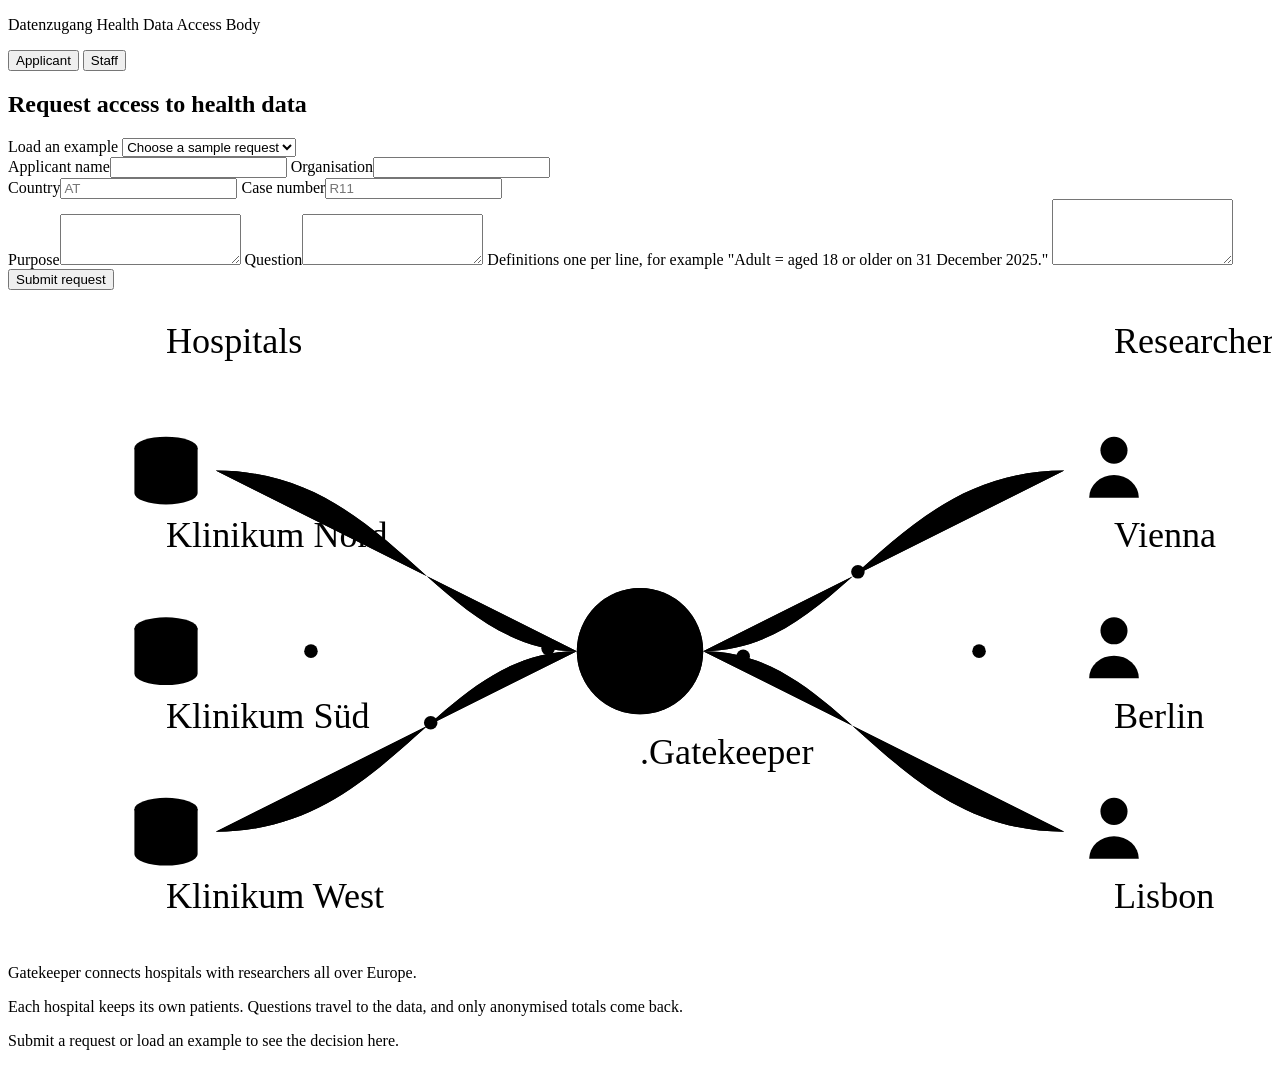
==== src/gatekeeper/static/index.html @ 1b20ec02 "Staff view: same hospitals-to-researchers welcome in the empty case-file area Co-Authored-By: Devin " ====
<!doctype html>
<html lang="en">
<head>
<meta charset="utf-8">
<meta name="viewport" content="width=device-width, initial-scale=1">
<title>Datenzugang - Health Data Access Body</title>
<link rel="preconnect" href="https://fonts.googleapis.com">
<link rel="preconnect" href="https://fonts.gstatic.com" crossorigin>
<link rel="stylesheet" href="https://fonts.googleapis.com/css2?family=Atkinson+Hyperlegible+Next:wght@400;600;700&family=IBM+Plex+Mono:wght@400;500&family=Source+Serif+4:opsz,wght@8..60,400;8..60,600&display=swap">
<link rel="stylesheet" href="/app.css">
</head>
<body>
<header class="masthead">
  <p class="product"><span class="product-name">Datenzugang</span> <span class="product-role">Health Data Access Body</span></p>
  <nav class="views" aria-label="View">
    <button type="button" class="view-btn" data-view="applicant" aria-pressed="true">Applicant</button>
    <button type="button" class="view-btn" data-view="staff" aria-pressed="false">Staff</button>
  </nav>
</header>

<main id="applicant" class="view">
  <section class="intake" aria-labelledby="intake-title">
    <div class="intake-head">
      <h1 id="intake-title">Request access to health data</h1>
      <label class="example-pick">Load an example
        <select id="example"><option value="">Choose a sample request</option></select>
      </label>
    </div>
    <form id="request-form" novalidate>
      <div class="row two">
        <label>Applicant name<input name="name" required autocomplete="off"></label>
        <label>Organisation<input name="organisation" required autocomplete="off"></label>
      </div>
      <div class="row two">
        <label>Country<input name="country" maxlength="2" placeholder="AT" autocomplete="off"></label>
        <label>Case number<input name="id" required placeholder="R11" autocomplete="off"></label>
      </div>
      <label>Purpose<textarea name="purpose" rows="3" required></textarea></label>
      <label>Question<textarea name="question" rows="3" required></textarea></label>
      <label>Definitions <span class="hint">one per line, for example "Adult = aged 18 or older on 31 December 2025."</span>
        <textarea name="definitions" rows="4"></textarea></label>
      <p id="form-error" class="form-error" role="alert" hidden></p>
      <button type="submit" class="primary" id="submit">Submit request</button>
    </form>
  </section>

  <section id="notice-slot" class="notice-slot" aria-live="polite">
      <div id="welcome" class="welcome">
        <svg class="net" viewBox="0 0 560 290" role="img" aria-label="Three hospital databases connected through Gatekeeper to researchers in Vienna, Berlin and Lisbon">
          <path id="net-h0" class="net-line" d="M92 80 C170 80 190 160 252 160"/>
          <path id="net-h1" class="net-line" d="M92 160 L252 160"/>
          <path id="net-h2" class="net-line" d="M92 240 C170 240 190 160 252 160"/>
          <path id="net-r0" class="net-line" d="M308 160 C370 160 390 80 468 80"/>
          <path id="net-r1" class="net-line" d="M308 160 L468 160"/>
          <path id="net-r2" class="net-line" d="M308 160 C370 160 390 240 468 240"/>
          <path class="net-flow" d="M92 80 C170 80 190 160 252 160"/>
          <path class="net-flow" d="M92 160 L252 160"/>
          <path class="net-flow" d="M92 240 C170 240 190 160 252 160"/>
          <path class="net-flow" d="M308 160 C370 160 390 80 468 80"/>
          <path class="net-flow" d="M308 160 L468 160"/>
          <path class="net-flow" d="M308 160 C370 160 390 240 468 240"/>
          <g class="net-db" transform="translate(70 80)"><ellipse cx="0" cy="-10" rx="14" ry="5"/><path d="M-14 -10v20a14 5 0 0 0 28 0v-20M-14 0a14 5 0 0 0 28 0"/><text y="34">Klinikum Nord</text></g>
          <g class="net-db" transform="translate(70 160)"><ellipse cx="0" cy="-10" rx="14" ry="5"/><path d="M-14 -10v20a14 5 0 0 0 28 0v-20M-14 0a14 5 0 0 0 28 0"/><text y="34">Klinikum Süd</text></g>
          <g class="net-db" transform="translate(70 240)"><ellipse cx="0" cy="-10" rx="14" ry="5"/><path d="M-14 -10v20a14 5 0 0 0 28 0v-20M-14 0a14 5 0 0 0 28 0"/><text y="34">Klinikum West</text></g>
          <g class="net-person" transform="translate(490 80)"><circle cy="-9" r="6"/><path d="M-11 12a11 10 0 0 1 22 0"/><text y="34">Vienna</text></g>
          <g class="net-person" transform="translate(490 160)"><circle cy="-9" r="6"/><path d="M-11 12a11 10 0 0 1 22 0"/><text y="34">Berlin</text></g>
          <g class="net-person" transform="translate(490 240)"><circle cy="-9" r="6"/><path d="M-11 12a11 10 0 0 1 22 0"/><text y="34">Lisbon</text></g>
          <g class="net-hub" transform="translate(280 160)"><circle class="net-pulse" r="28"/><circle class="net-ring" r="28"/><circle class="net-core" r="5"/><text y="50">.Gatekeeper</text></g>
          <circle class="net-dot" r="3"><animateMotion dur="2.4s" begin="0s" repeatCount="indefinite"><mpath href="#net-h0"/></animateMotion></circle>
          <circle class="net-dot" r="3"><animateMotion dur="2.4s" begin="-1.2s" repeatCount="indefinite"><mpath href="#net-r0"/></animateMotion></circle>
          <circle class="net-dot" r="3"><animateMotion dur="2.4s" begin="-0.8s" repeatCount="indefinite"><mpath href="#net-h1"/></animateMotion></circle>
          <circle class="net-dot" r="3"><animateMotion dur="2.4s" begin="-2.0s" repeatCount="indefinite"><mpath href="#net-r1"/></animateMotion></circle>
          <circle class="net-dot" r="3"><animateMotion dur="2.4s" begin="-1.6s" repeatCount="indefinite"><mpath href="#net-h2"/></animateMotion></circle>
          <circle class="net-dot" r="3"><animateMotion dur="2.4s" begin="-2.8s" repeatCount="indefinite"><mpath href="#net-r2"/></animateMotion></circle>
          <text class="net-cap" x="70" y="28">Hospitals</text><text class="net-cap" x="490" y="28">Researchers</text>
        </svg>
        <p class="welcome-lead">Gatekeeper connects hospitals with researchers all over Europe.</p>
        <p>Each hospital keeps its own patients. Questions travel to the data, and only anonymised totals come back.</p>
        <p class="welcome-hint">Submit a request or load an example to see the decision here.</p>
      </div>
    </section>
</main>

<main id="staff" class="view" hidden>
  <aside class="queue" aria-labelledby="queue-title">
    <div class="queue-head">
      <h1 id="queue-title">Cases</h1>
      <button type="button" class="quiet" id="run-samples">Decide the 10 sample requests</button>
    </div>
    <section class="hospitals" aria-labelledby="hosp-title">
      <h2 id="hosp-title" class="group-title">Hospital databases</h2>
      <div id="hospital-list"></div>
      <p class="hosp-note">Each hospital keeps its own patients. Questions run in each database; only totals come back.</p>
    </section>
    <div id="queue-list"></div>
  </aside>
  <section id="casefile" class="casefile" aria-live="polite">
    <div id="staff-welcome" class="welcome">
      <p class="welcome-lead">Every request becomes a case file here.</p>
      <p>Open a case to see the decision, the cited articles and the totals each hospital database returned.</p>
      <p class="welcome-hint">Cases marked for review wait for you to confirm or overrule. Select a case on the left to start.</p>
    </div>
  </section>
</main>

<template id="notice-tpl">
  <article class="notice">
    <header class="notice-head">
      <p class="meta"><span class="code case-no"></span><span class="applicant"></span><span class="date"></span></p>
      <h2 class="verdict"></h2>
      <p class="verdict-code"><span class="mark"></span><span class="code decision-code"></span></p>
      <p class="review-flag" hidden>A case officer will check this decision before it is final.</p>
    </header>
    <section class="path-wrap" aria-label="How the decision was reached">
      <h3>How we decided</h3>
      <ol class="path"></ol>
    </section>
    <section class="reasons-wrap">
      <h3>Reasons</h3>
      <div class="reasons"></div>
    </section>
    <section class="outcome"></section>
  </article>
</template>

<script src="/app.js"></script>
</body>
</html>
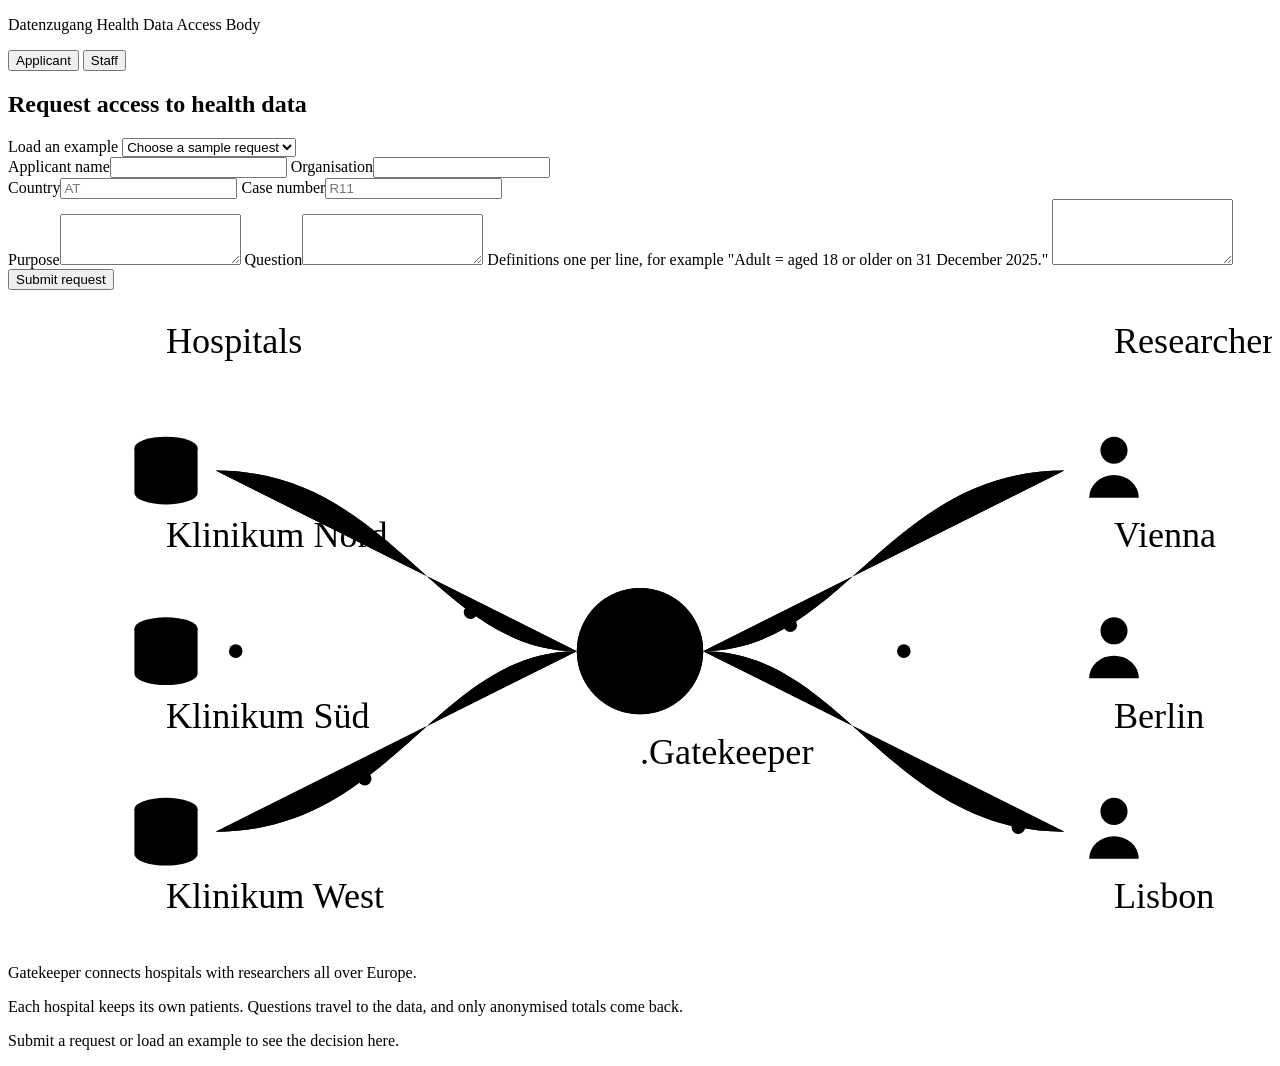
==== commit dd347503: "Staff welcome: own concept, case file querying the three hospital databases Co-Authored-By: Devin AI" ====
--- a/src/gatekeeper/static/index.html
+++ b/src/gatekeeper/static/index.html
@@ -96,8 +96,23 @@
   </aside>
   <section id="casefile" class="casefile" aria-live="polite">
     <div id="staff-welcome" class="welcome">
+      <svg class="net net-staff" viewBox="0 0 560 270" role="img" aria-label="A case file sends a query to each of the three hospital databases; only totals come back">
+        <path id="staff-q0" class="net-line" d="M280 66 C280 104 120 96 120 132"/>
+        <path id="staff-q1" class="net-line" d="M280 66 L280 132"/>
+        <path id="staff-q2" class="net-line" d="M280 66 C280 104 440 96 440 132"/>
+        <g class="net-file" transform="translate(280 42)"><path d="M-13 -20h18l8 8v32h-26z M5 -20v8h8"/><path class="net-file-rows" d="M-7 -2h14M-7 5h14M-7 12h9"/><text x="22" y="4">Case file</text></g>
+        <g class="net-db net-db-big" transform="translate(120 150)"><ellipse cx="0" cy="0" rx="36" ry="9"/><path d="M-36 0v62a36 9 0 0 0 72 0v-62M-36 21a36 9 0 0 0 72 0M-36 41a36 9 0 0 0 72 0"/><line class="net-scan-line" x1="-28" x2="28" y1="12" y2="12" style="animation-delay:0.0s"/><text y="96">Klinikum Nord</text></g>
+        <g class="net-db net-db-big" transform="translate(280 150)"><ellipse cx="0" cy="0" rx="36" ry="9"/><path d="M-36 0v62a36 9 0 0 0 72 0v-62M-36 21a36 9 0 0 0 72 0M-36 41a36 9 0 0 0 72 0"/><line class="net-scan-line" x1="-28" x2="28" y1="12" y2="12" style="animation-delay:0.9s"/><text y="96">Klinikum Süd</text></g>
+        <g class="net-db net-db-big" transform="translate(440 150)"><ellipse cx="0" cy="0" rx="36" ry="9"/><path d="M-36 0v62a36 9 0 0 0 72 0v-62M-36 21a36 9 0 0 0 72 0M-36 41a36 9 0 0 0 72 0"/><line class="net-scan-line" x1="-28" x2="28" y1="12" y2="12" style="animation-delay:1.8s"/><text y="96">Klinikum West</text></g>
+        <circle class="net-dot" r="3"><animateMotion dur="2.7s" begin="-0.0s" repeatCount="indefinite" keyPoints="0;1;1" keyTimes="0;0.45;1" calcMode="linear"><mpath href="#staff-q0"/></animateMotion></circle>
+        <circle class="net-dot net-dot-up" r="3.5"><animateMotion dur="2.7s" begin="-0.0s" repeatCount="indefinite" keyPoints="1;1;0" keyTimes="0;0.55;1" calcMode="linear"><mpath href="#staff-q0"/></animateMotion></circle>
+        <circle class="net-dot" r="3"><animateMotion dur="2.7s" begin="-0.9s" repeatCount="indefinite" keyPoints="0;1;1" keyTimes="0;0.45;1" calcMode="linear"><mpath href="#staff-q1"/></animateMotion></circle>
+        <circle class="net-dot net-dot-up" r="3.5"><animateMotion dur="2.7s" begin="-0.9s" repeatCount="indefinite" keyPoints="1;1;0" keyTimes="0;0.55;1" calcMode="linear"><mpath href="#staff-q1"/></animateMotion></circle>
+        <circle class="net-dot" r="3"><animateMotion dur="2.7s" begin="-1.8s" repeatCount="indefinite" keyPoints="0;1;1" keyTimes="0;0.45;1" calcMode="linear"><mpath href="#staff-q2"/></animateMotion></circle>
+        <circle class="net-dot net-dot-up" r="3.5"><animateMotion dur="2.7s" begin="-1.8s" repeatCount="indefinite" keyPoints="1;1;0" keyTimes="0;0.55;1" calcMode="linear"><mpath href="#staff-q2"/></animateMotion></circle>
+      </svg>
       <p class="welcome-lead">Every request becomes a case file here.</p>
-      <p>Open a case to see the decision, the cited articles and the totals each hospital database returned.</p>
+      <p>Each hospital database answers on its own. Only totals reach the case file, never patient rows.</p>
       <p class="welcome-hint">Cases marked for review wait for you to confirm or overrule. Select a case on the left to start.</p>
     </div>
   </section>
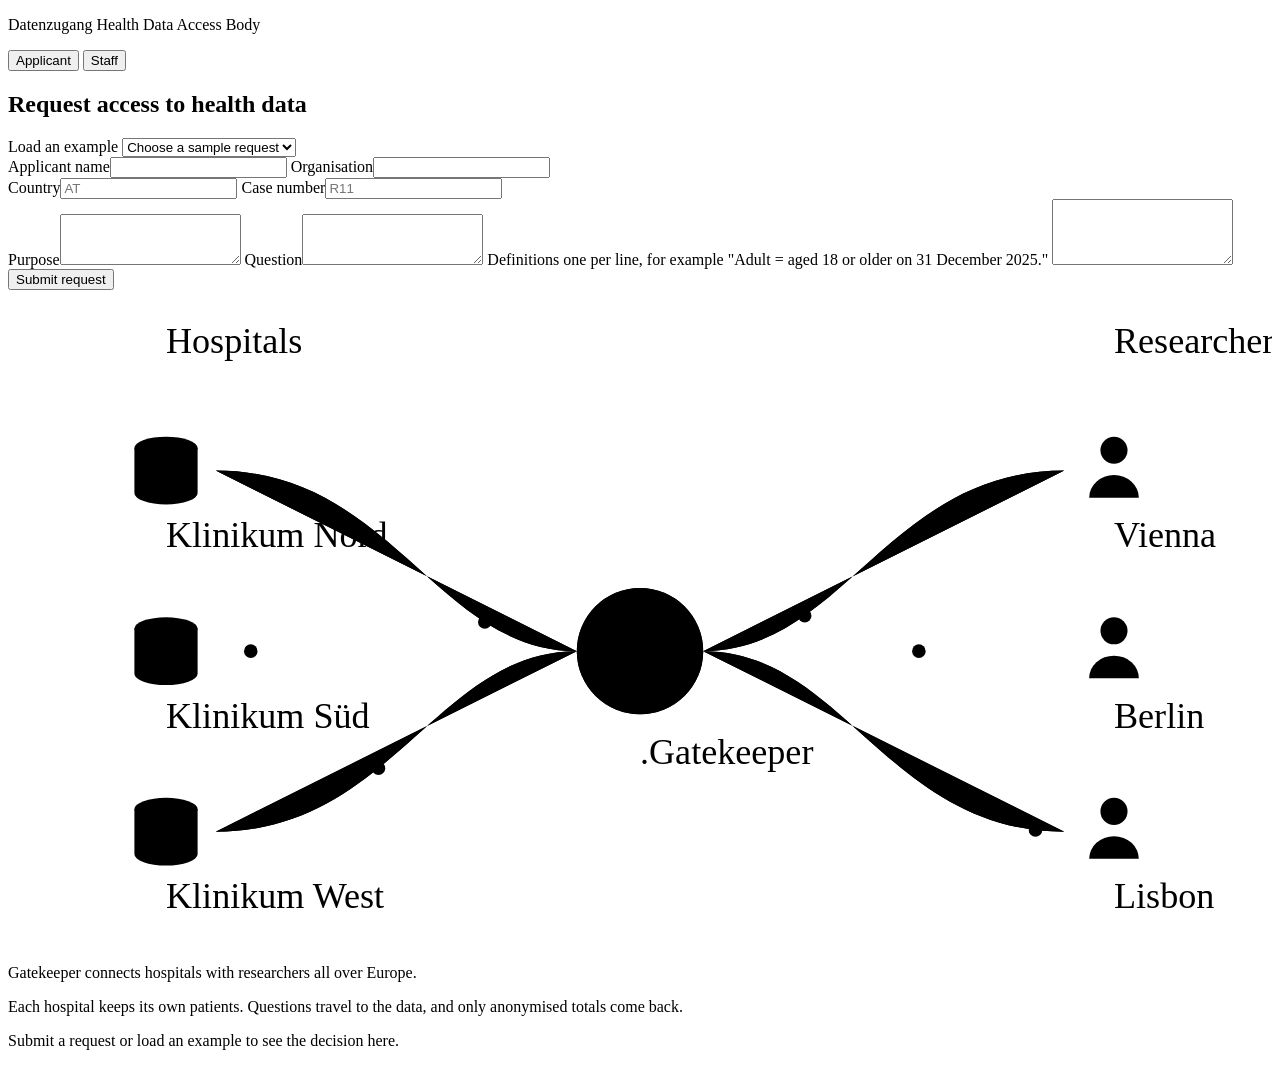
==== commit 2ff1ce5b: "Staff welcome: database top glows when the query arrives, scan line removed Co-Authored-By: Devin AI" ====
--- a/src/gatekeeper/static/index.html
+++ b/src/gatekeeper/static/index.html
@@ -101,9 +101,9 @@
         <path id="staff-q1" class="net-line" d="M280 66 L280 132"/>
         <path id="staff-q2" class="net-line" d="M280 66 C280 104 440 96 440 132"/>
         <g class="net-file" transform="translate(280 42)"><path d="M-13 -20h18l8 8v32h-26z M5 -20v8h8"/><path class="net-file-rows" d="M-7 -2h14M-7 5h14M-7 12h9"/><text x="22" y="4">Case file</text></g>
-        <g class="net-db net-db-big" transform="translate(120 150)"><ellipse cx="0" cy="0" rx="36" ry="9"/><path d="M-36 0v62a36 9 0 0 0 72 0v-62M-36 21a36 9 0 0 0 72 0M-36 41a36 9 0 0 0 72 0"/><line class="net-scan-line" x1="-28" x2="28" y1="12" y2="12" style="animation-delay:0.0s"/><text y="96">Klinikum Nord</text></g>
-        <g class="net-db net-db-big" transform="translate(280 150)"><ellipse cx="0" cy="0" rx="36" ry="9"/><path d="M-36 0v62a36 9 0 0 0 72 0v-62M-36 21a36 9 0 0 0 72 0M-36 41a36 9 0 0 0 72 0"/><line class="net-scan-line" x1="-28" x2="28" y1="12" y2="12" style="animation-delay:0.9s"/><text y="96">Klinikum Süd</text></g>
-        <g class="net-db net-db-big" transform="translate(440 150)"><ellipse cx="0" cy="0" rx="36" ry="9"/><path d="M-36 0v62a36 9 0 0 0 72 0v-62M-36 21a36 9 0 0 0 72 0M-36 41a36 9 0 0 0 72 0"/><line class="net-scan-line" x1="-28" x2="28" y1="12" y2="12" style="animation-delay:1.8s"/><text y="96">Klinikum West</text></g>
+        <g class="net-db net-db-big" transform="translate(120 150)"><ellipse cx="0" cy="0" rx="36" ry="9"/><path d="M-36 0v62a36 9 0 0 0 72 0v-62M-36 21a36 9 0 0 0 72 0M-36 41a36 9 0 0 0 72 0"/><ellipse class="net-db-glow" cx="0" cy="0" rx="36" ry="9" style="animation-delay:-0.0s"/><text y="96">Klinikum Nord</text></g>
+        <g class="net-db net-db-big" transform="translate(280 150)"><ellipse cx="0" cy="0" rx="36" ry="9"/><path d="M-36 0v62a36 9 0 0 0 72 0v-62M-36 21a36 9 0 0 0 72 0M-36 41a36 9 0 0 0 72 0"/><ellipse class="net-db-glow" cx="0" cy="0" rx="36" ry="9" style="animation-delay:-0.9s"/><text y="96">Klinikum Süd</text></g>
+        <g class="net-db net-db-big" transform="translate(440 150)"><ellipse cx="0" cy="0" rx="36" ry="9"/><path d="M-36 0v62a36 9 0 0 0 72 0v-62M-36 21a36 9 0 0 0 72 0M-36 41a36 9 0 0 0 72 0"/><ellipse class="net-db-glow" cx="0" cy="0" rx="36" ry="9" style="animation-delay:-1.8s"/><text y="96">Klinikum West</text></g>
         <circle class="net-dot" r="3"><animateMotion dur="2.7s" begin="-0.0s" repeatCount="indefinite" keyPoints="0;1;1" keyTimes="0;0.45;1" calcMode="linear"><mpath href="#staff-q0"/></animateMotion></circle>
         <circle class="net-dot net-dot-up" r="3.5"><animateMotion dur="2.7s" begin="-0.0s" repeatCount="indefinite" keyPoints="1;1;0" keyTimes="0;0.55;1" calcMode="linear"><mpath href="#staff-q0"/></animateMotion></circle>
         <circle class="net-dot" r="3"><animateMotion dur="2.7s" begin="-0.9s" repeatCount="indefinite" keyPoints="0;1;1" keyTimes="0;0.45;1" calcMode="linear"><mpath href="#staff-q1"/></animateMotion></circle>
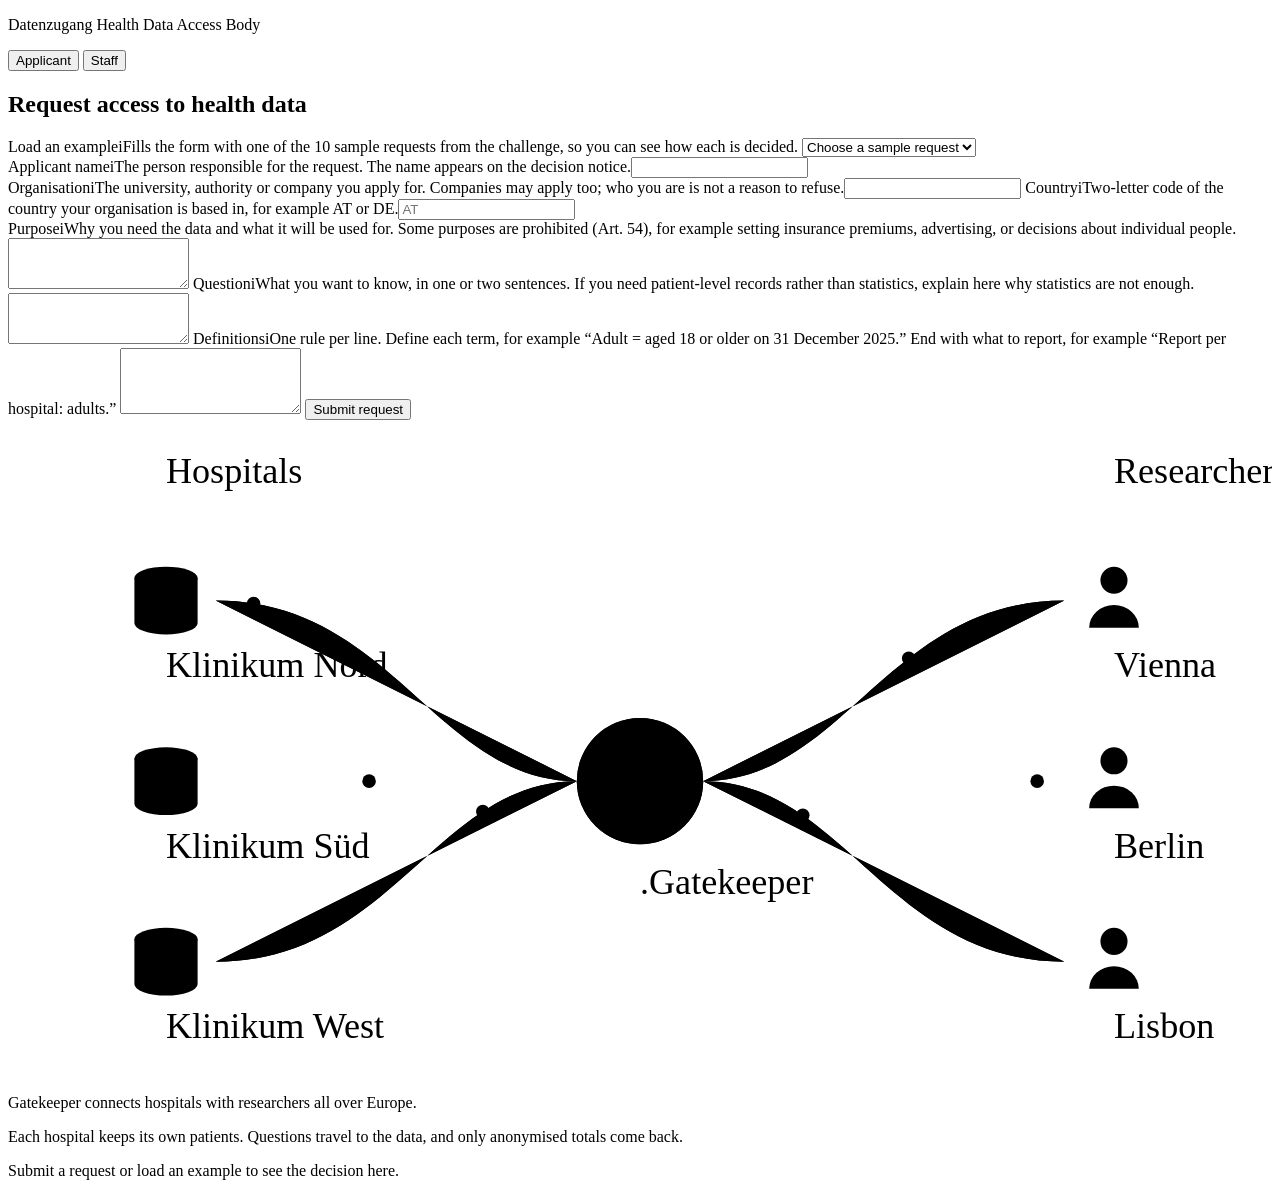
==== commit 5f2f7900: "Merge remote-tracking branch 'origin/oguz/auto-case-id' into oguz/empty-state" ====
--- a/src/gatekeeper/static/index.html
+++ b/src/gatekeeper/static/index.html
@@ -22,22 +22,20 @@
   <section class="intake" aria-labelledby="intake-title">
     <div class="intake-head">
       <h1 id="intake-title">Request access to health data</h1>
-      <label class="example-pick">Load an example
+      <label class="example-pick"><span class="lbl">Load an example<span class="info" tabindex="0" role="button" aria-label="About Load an example" aria-describedby="tip-example">i</span><span class="tip" role="tooltip" id="tip-example">Fills the form with one of the 10 sample requests from the challenge, so you can see how each is decided.</span></span>
         <select id="example"><option value="">Choose a sample request</option></select>
       </label>
     </div>
     <form id="request-form" novalidate>
-      <div class="row two">
-        <label>Applicant name<input name="name" required autocomplete="off"></label>
-        <label>Organisation<input name="organisation" required autocomplete="off"></label>
+      <input type="hidden" name="id">
+      <label><span class="lbl">Applicant name<span class="info" tabindex="0" role="button" aria-label="About Applicant name" aria-describedby="tip-name">i</span><span class="tip" role="tooltip" id="tip-name">The person responsible for the request. The name appears on the decision notice.</span></span><input name="name" required autocomplete="off"></label>
+      <div class="row org-country">
+        <label><span class="lbl">Organisation<span class="info" tabindex="0" role="button" aria-label="About Organisation" aria-describedby="tip-organisation">i</span><span class="tip" role="tooltip" id="tip-organisation">The university, authority or company you apply for. Companies may apply too; who you are is not a reason to refuse.</span></span><input name="organisation" required autocomplete="off"></label>
+        <label><span class="lbl">Country<span class="info" tabindex="0" role="button" aria-label="About Country" aria-describedby="tip-country">i</span><span class="tip" role="tooltip" id="tip-country">Two-letter code of the country your organisation is based in, for example AT or DE.</span></span><input name="country" maxlength="2" placeholder="AT" autocomplete="off"></label>
       </div>
-      <div class="row two">
-        <label>Country<input name="country" maxlength="2" placeholder="AT" autocomplete="off"></label>
-        <label>Case number<input name="id" required placeholder="R11" autocomplete="off"></label>
-      </div>
-      <label>Purpose<textarea name="purpose" rows="3" required></textarea></label>
-      <label>Question<textarea name="question" rows="3" required></textarea></label>
-      <label>Definitions <span class="hint">one per line, for example "Adult = aged 18 or older on 31 December 2025."</span>
+      <label><span class="lbl">Purpose<span class="info" tabindex="0" role="button" aria-label="About Purpose" aria-describedby="tip-purpose">i</span><span class="tip" role="tooltip" id="tip-purpose">Why you need the data and what it will be used for. Some purposes are prohibited (Art. 54), for example setting insurance premiums, advertising, or decisions about individual people.</span></span><textarea name="purpose" rows="3" required></textarea></label>
+      <label><span class="lbl">Question<span class="info" tabindex="0" role="button" aria-label="About Question" aria-describedby="tip-question">i</span><span class="tip" role="tooltip" id="tip-question">What you want to know, in one or two sentences. If you need patient-level records rather than statistics, explain here why statistics are not enough.</span></span><textarea name="question" rows="3" required></textarea></label>
+      <label><span class="lbl">Definitions<span class="info" tabindex="0" role="button" aria-label="About Definitions" aria-describedby="tip-definitions">i</span><span class="tip" role="tooltip" id="tip-definitions">One rule per line. Define each term, for example “Adult = aged 18 or older on 31 December 2025.” End with what to report, for example “Report per hospital: adults.”</span></span>
         <textarea name="definitions" rows="4"></textarea></label>
       <p id="form-error" class="form-error" role="alert" hidden></p>
       <button type="submit" class="primary" id="submit">Submit request</button>
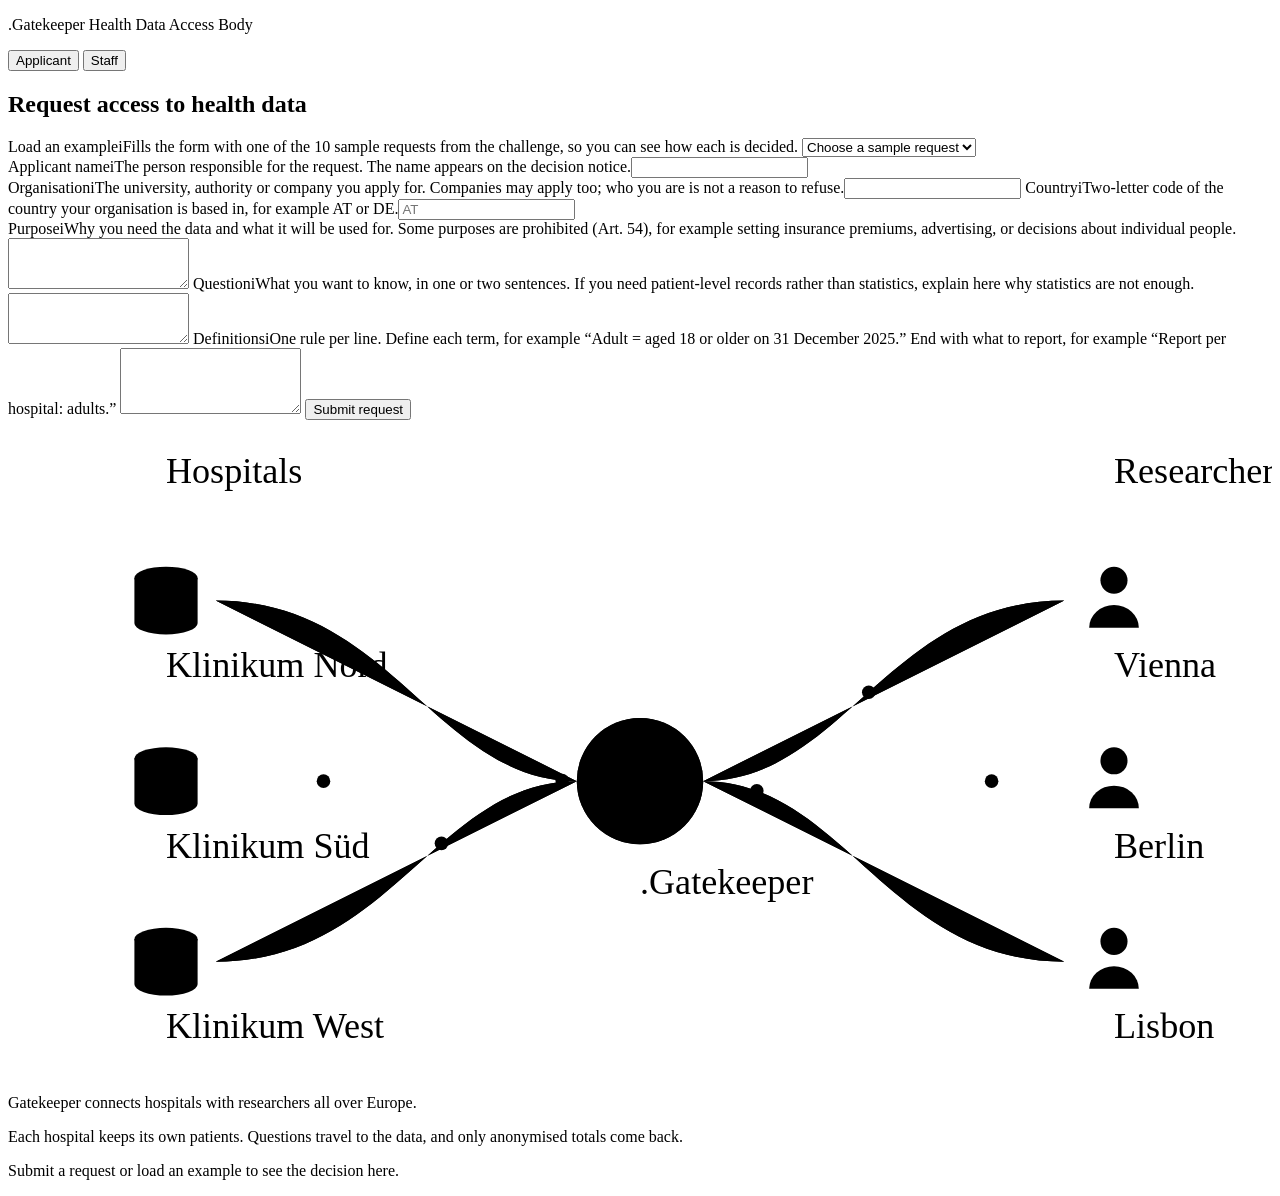
==== commit 8e0c4ae1: "Merge remote-tracking branch 'origin/oguz/brand-logo' into oguz/empty-state Co-Authored-By: Devin AI" ====
--- a/src/gatekeeper/static/index.html
+++ b/src/gatekeeper/static/index.html
@@ -3,7 +3,8 @@
 <head>
 <meta charset="utf-8">
 <meta name="viewport" content="width=device-width, initial-scale=1">
-<title>Datenzugang - Health Data Access Body</title>
+<title>Gatekeeper - Health Data Access Body</title>
+<link rel="icon" href="data:image/svg+xml,%3Csvg xmlns='http://www.w3.org/2000/svg' viewBox='0 0 16 16'%3E%3Ccircle cx='8' cy='8' r='6' fill='%231D4E89'/%3E%3C/svg%3E">
 <link rel="preconnect" href="https://fonts.googleapis.com">
 <link rel="preconnect" href="https://fonts.gstatic.com" crossorigin>
 <link rel="stylesheet" href="https://fonts.googleapis.com/css2?family=Atkinson+Hyperlegible+Next:wght@400;600;700&family=IBM+Plex+Mono:wght@400;500&family=Source+Serif+4:opsz,wght@8..60,400;8..60,600&display=swap">
@@ -11,7 +12,7 @@
 </head>
 <body>
 <header class="masthead">
-  <p class="product"><span class="product-name">Datenzugang</span> <span class="product-role">Health Data Access Body</span></p>
+  <p class="product"><span class="product-name"><span class="product-dot" aria-hidden="true">.</span>Gatekeeper</span> <span class="product-role">Health Data Access Body</span></p>
   <nav class="views" aria-label="View">
     <button type="button" class="view-btn" data-view="applicant" aria-pressed="true">Applicant</button>
     <button type="button" class="view-btn" data-view="staff" aria-pressed="false">Staff</button>
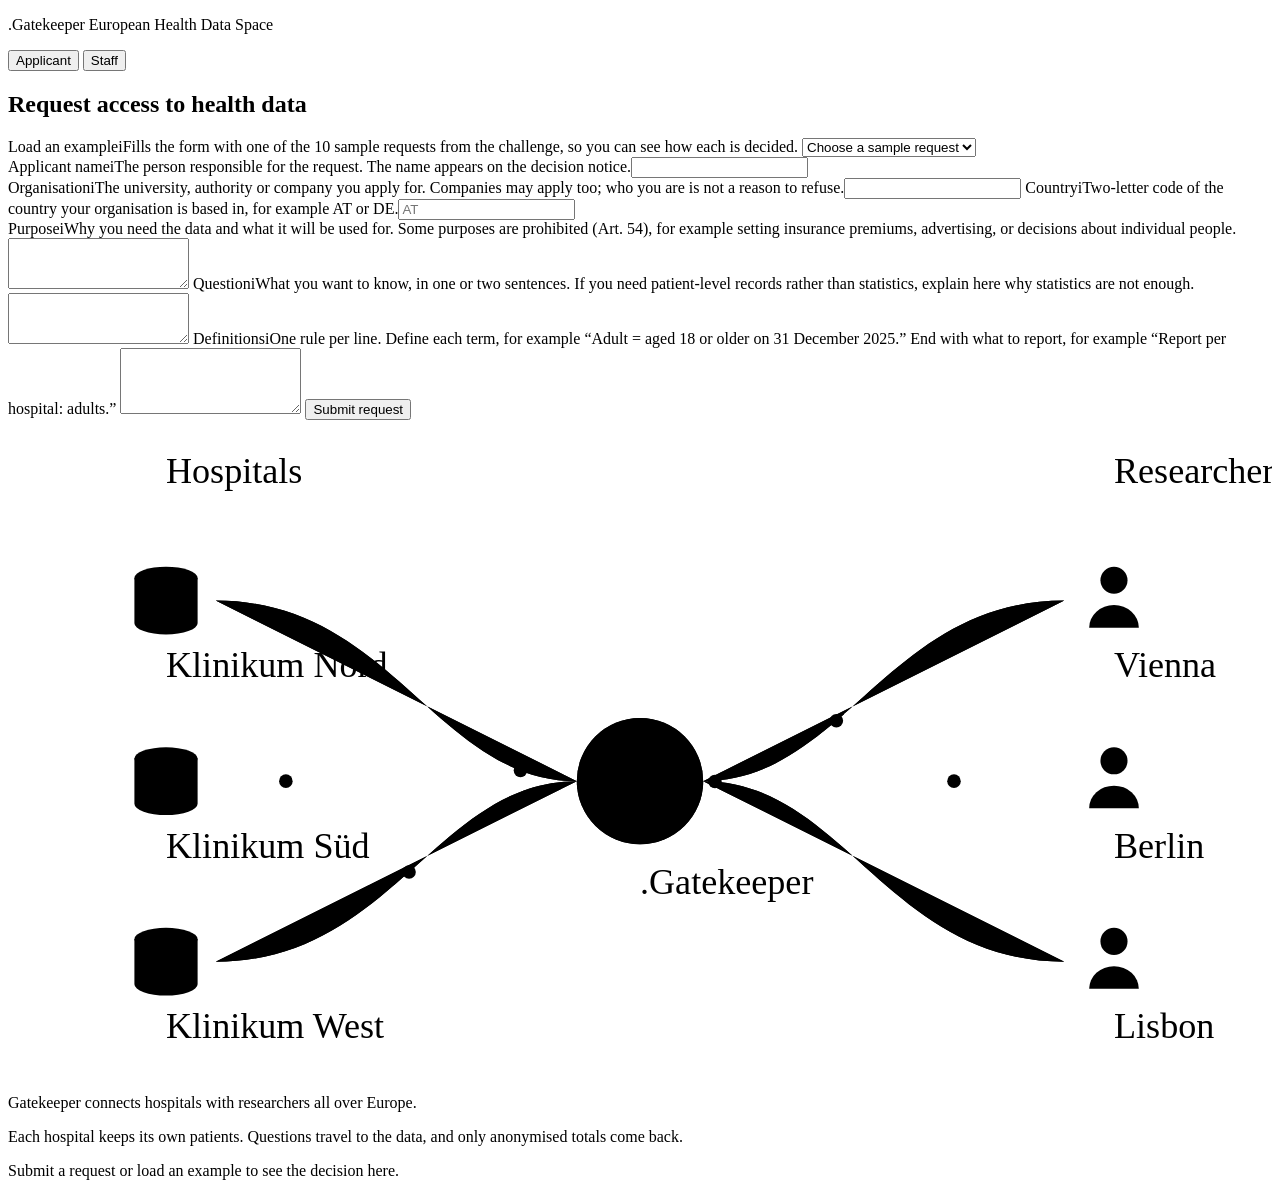
==== commit eedc2a24: "Header subtitle: European Health Data Space Co-Authored-By: Devin AI <158243242+devin-ai-integration" ====
--- a/src/gatekeeper/static/index.html
+++ b/src/gatekeeper/static/index.html
@@ -3,7 +3,7 @@
 <head>
 <meta charset="utf-8">
 <meta name="viewport" content="width=device-width, initial-scale=1">
-<title>Gatekeeper - Health Data Access Body</title>
+<title>Gatekeeper - European Health Data Space</title>
 <link rel="icon" href="data:image/svg+xml,%3Csvg xmlns='http://www.w3.org/2000/svg' viewBox='0 0 16 16'%3E%3Ccircle cx='8' cy='8' r='6' fill='%231D4E89'/%3E%3C/svg%3E">
 <link rel="preconnect" href="https://fonts.googleapis.com">
 <link rel="preconnect" href="https://fonts.gstatic.com" crossorigin>
@@ -12,7 +12,7 @@
 </head>
 <body>
 <header class="masthead">
-  <p class="product"><span class="product-name"><span class="product-dot" aria-hidden="true">.</span>Gatekeeper</span> <span class="product-role">Health Data Access Body</span></p>
+  <p class="product"><span class="product-name"><span class="product-dot" aria-hidden="true">.</span>Gatekeeper</span> <span class="product-role">European Health Data Space</span></p>
   <nav class="views" aria-label="View">
     <button type="button" class="view-btn" data-view="applicant" aria-pressed="true">Applicant</button>
     <button type="button" class="view-btn" data-view="staff" aria-pressed="false">Staff</button>
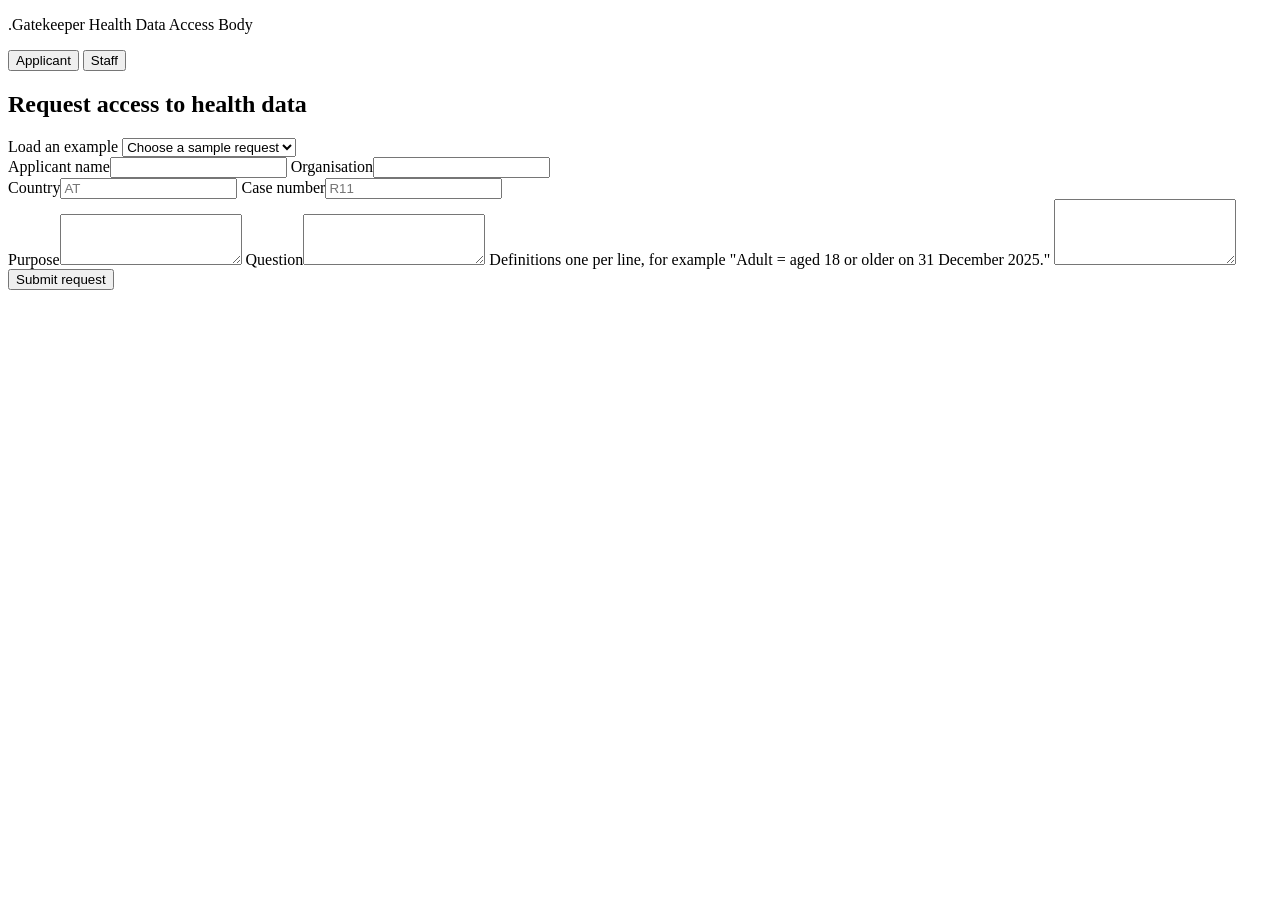
==== commit 1b70feb6: "Brand: .Gatekeeper wordmark, tab title and dot favicon (#17) Co-authored-by: oguz.nacar10 <oguz.naca" ====
--- a/src/gatekeeper/static/index.html
+++ b/src/gatekeeper/static/index.html
@@ -3,7 +3,7 @@
 <head>
 <meta charset="utf-8">
 <meta name="viewport" content="width=device-width, initial-scale=1">
-<title>Gatekeeper - European Health Data Space</title>
+<title>Gatekeeper - Health Data Access Body</title>
 <link rel="icon" href="data:image/svg+xml,%3Csvg xmlns='http://www.w3.org/2000/svg' viewBox='0 0 16 16'%3E%3Ccircle cx='8' cy='8' r='6' fill='%231D4E89'/%3E%3C/svg%3E">
 <link rel="preconnect" href="https://fonts.googleapis.com">
 <link rel="preconnect" href="https://fonts.gstatic.com" crossorigin>
@@ -12,7 +12,7 @@
 </head>
 <body>
 <header class="masthead">
-  <p class="product"><span class="product-name"><span class="product-dot" aria-hidden="true">.</span>Gatekeeper</span> <span class="product-role">European Health Data Space</span></p>
+  <p class="product"><span class="product-name"><span class="product-dot" aria-hidden="true">.</span>Gatekeeper</span> <span class="product-role">Health Data Access Body</span></p>
   <nav class="views" aria-label="View">
     <button type="button" class="view-btn" data-view="applicant" aria-pressed="true">Applicant</button>
     <button type="button" class="view-btn" data-view="staff" aria-pressed="false">Staff</button>
@@ -23,61 +23,29 @@
   <section class="intake" aria-labelledby="intake-title">
     <div class="intake-head">
       <h1 id="intake-title">Request access to health data</h1>
-      <label class="example-pick"><span class="lbl">Load an example<span class="info" tabindex="0" role="button" aria-label="About Load an example" aria-describedby="tip-example">i</span><span class="tip" role="tooltip" id="tip-example">Fills the form with one of the 10 sample requests from the challenge, so you can see how each is decided.</span></span>
+      <label class="example-pick">Load an example
         <select id="example"><option value="">Choose a sample request</option></select>
       </label>
     </div>
     <form id="request-form" novalidate>
-      <input type="hidden" name="id">
-      <label><span class="lbl">Applicant name<span class="info" tabindex="0" role="button" aria-label="About Applicant name" aria-describedby="tip-name">i</span><span class="tip" role="tooltip" id="tip-name">The person responsible for the request. The name appears on the decision notice.</span></span><input name="name" required autocomplete="off"></label>
-      <div class="row org-country">
-        <label><span class="lbl">Organisation<span class="info" tabindex="0" role="button" aria-label="About Organisation" aria-describedby="tip-organisation">i</span><span class="tip" role="tooltip" id="tip-organisation">The university, authority or company you apply for. Companies may apply too; who you are is not a reason to refuse.</span></span><input name="organisation" required autocomplete="off"></label>
-        <label><span class="lbl">Country<span class="info" tabindex="0" role="button" aria-label="About Country" aria-describedby="tip-country">i</span><span class="tip" role="tooltip" id="tip-country">Two-letter code of the country your organisation is based in, for example AT or DE.</span></span><input name="country" maxlength="2" placeholder="AT" autocomplete="off"></label>
+      <div class="row two">
+        <label>Applicant name<input name="name" required autocomplete="off"></label>
+        <label>Organisation<input name="organisation" required autocomplete="off"></label>
       </div>
-      <label><span class="lbl">Purpose<span class="info" tabindex="0" role="button" aria-label="About Purpose" aria-describedby="tip-purpose">i</span><span class="tip" role="tooltip" id="tip-purpose">Why you need the data and what it will be used for. Some purposes are prohibited (Art. 54), for example setting insurance premiums, advertising, or decisions about individual people.</span></span><textarea name="purpose" rows="3" required></textarea></label>
-      <label><span class="lbl">Question<span class="info" tabindex="0" role="button" aria-label="About Question" aria-describedby="tip-question">i</span><span class="tip" role="tooltip" id="tip-question">What you want to know, in one or two sentences. If you need patient-level records rather than statistics, explain here why statistics are not enough.</span></span><textarea name="question" rows="3" required></textarea></label>
-      <label><span class="lbl">Definitions<span class="info" tabindex="0" role="button" aria-label="About Definitions" aria-describedby="tip-definitions">i</span><span class="tip" role="tooltip" id="tip-definitions">One rule per line. Define each term, for example “Adult = aged 18 or older on 31 December 2025.” End with what to report, for example “Report per hospital: adults.”</span></span>
+      <div class="row two">
+        <label>Country<input name="country" maxlength="2" placeholder="AT" autocomplete="off"></label>
+        <label>Case number<input name="id" required placeholder="R11" autocomplete="off"></label>
+      </div>
+      <label>Purpose<textarea name="purpose" rows="3" required></textarea></label>
+      <label>Question<textarea name="question" rows="3" required></textarea></label>
+      <label>Definitions <span class="hint">one per line, for example "Adult = aged 18 or older on 31 December 2025."</span>
         <textarea name="definitions" rows="4"></textarea></label>
       <p id="form-error" class="form-error" role="alert" hidden></p>
       <button type="submit" class="primary" id="submit">Submit request</button>
     </form>
   </section>
 
-  <section id="notice-slot" class="notice-slot" aria-live="polite">
-      <div id="welcome" class="welcome">
-        <svg class="net" viewBox="0 0 560 290" role="img" aria-label="Three hospital databases connected through Gatekeeper to researchers in Vienna, Berlin and Lisbon">
-          <path id="net-h0" class="net-line" d="M92 80 C170 80 190 160 252 160"/>
-          <path id="net-h1" class="net-line" d="M92 160 L252 160"/>
-          <path id="net-h2" class="net-line" d="M92 240 C170 240 190 160 252 160"/>
-          <path id="net-r0" class="net-line" d="M308 160 C370 160 390 80 468 80"/>
-          <path id="net-r1" class="net-line" d="M308 160 L468 160"/>
-          <path id="net-r2" class="net-line" d="M308 160 C370 160 390 240 468 240"/>
-          <path class="net-flow" d="M92 80 C170 80 190 160 252 160"/>
-          <path class="net-flow" d="M92 160 L252 160"/>
-          <path class="net-flow" d="M92 240 C170 240 190 160 252 160"/>
-          <path class="net-flow" d="M308 160 C370 160 390 80 468 80"/>
-          <path class="net-flow" d="M308 160 L468 160"/>
-          <path class="net-flow" d="M308 160 C370 160 390 240 468 240"/>
-          <g class="net-db" transform="translate(70 80)"><ellipse cx="0" cy="-10" rx="14" ry="5"/><path d="M-14 -10v20a14 5 0 0 0 28 0v-20M-14 0a14 5 0 0 0 28 0"/><text y="34">Klinikum Nord</text></g>
-          <g class="net-db" transform="translate(70 160)"><ellipse cx="0" cy="-10" rx="14" ry="5"/><path d="M-14 -10v20a14 5 0 0 0 28 0v-20M-14 0a14 5 0 0 0 28 0"/><text y="34">Klinikum Süd</text></g>
-          <g class="net-db" transform="translate(70 240)"><ellipse cx="0" cy="-10" rx="14" ry="5"/><path d="M-14 -10v20a14 5 0 0 0 28 0v-20M-14 0a14 5 0 0 0 28 0"/><text y="34">Klinikum West</text></g>
-          <g class="net-person" transform="translate(490 80)"><circle cy="-9" r="6"/><path d="M-11 12a11 10 0 0 1 22 0"/><text y="34">Vienna</text></g>
-          <g class="net-person" transform="translate(490 160)"><circle cy="-9" r="6"/><path d="M-11 12a11 10 0 0 1 22 0"/><text y="34">Berlin</text></g>
-          <g class="net-person" transform="translate(490 240)"><circle cy="-9" r="6"/><path d="M-11 12a11 10 0 0 1 22 0"/><text y="34">Lisbon</text></g>
-          <g class="net-hub" transform="translate(280 160)"><circle class="net-pulse" r="28"/><circle class="net-ring" r="28"/><circle class="net-core" r="5"/><text y="50">.Gatekeeper</text></g>
-          <circle class="net-dot" r="3"><animateMotion dur="2.4s" begin="0s" repeatCount="indefinite"><mpath href="#net-h0"/></animateMotion></circle>
-          <circle class="net-dot" r="3"><animateMotion dur="2.4s" begin="-1.2s" repeatCount="indefinite"><mpath href="#net-r0"/></animateMotion></circle>
-          <circle class="net-dot" r="3"><animateMotion dur="2.4s" begin="-0.8s" repeatCount="indefinite"><mpath href="#net-h1"/></animateMotion></circle>
-          <circle class="net-dot" r="3"><animateMotion dur="2.4s" begin="-2.0s" repeatCount="indefinite"><mpath href="#net-r1"/></animateMotion></circle>
-          <circle class="net-dot" r="3"><animateMotion dur="2.4s" begin="-1.6s" repeatCount="indefinite"><mpath href="#net-h2"/></animateMotion></circle>
-          <circle class="net-dot" r="3"><animateMotion dur="2.4s" begin="-2.8s" repeatCount="indefinite"><mpath href="#net-r2"/></animateMotion></circle>
-          <text class="net-cap" x="70" y="28">Hospitals</text><text class="net-cap" x="490" y="28">Researchers</text>
-        </svg>
-        <p class="welcome-lead">Gatekeeper connects hospitals with researchers all over Europe.</p>
-        <p>Each hospital keeps its own patients. Questions travel to the data, and only anonymised totals come back.</p>
-        <p class="welcome-hint">Submit a request or load an example to see the decision here.</p>
-      </div>
-    </section>
+  <section id="notice-slot" class="notice-slot" aria-live="polite"></section>
 </main>
 
 <main id="staff" class="view" hidden>
@@ -94,26 +62,7 @@
     <div id="queue-list"></div>
   </aside>
   <section id="casefile" class="casefile" aria-live="polite">
-    <div id="staff-welcome" class="welcome">
-      <svg class="net net-staff" viewBox="0 0 560 270" role="img" aria-label="A case file sends a query to each of the three hospital databases; only totals come back">
-        <path id="staff-q0" class="net-line" d="M280 66 C280 104 120 96 120 132"/>
-        <path id="staff-q1" class="net-line" d="M280 66 L280 132"/>
-        <path id="staff-q2" class="net-line" d="M280 66 C280 104 440 96 440 132"/>
-        <g class="net-file" transform="translate(280 42)"><path d="M-13 -20h18l8 8v32h-26z M5 -20v8h8"/><path class="net-file-rows" d="M-7 -2h14M-7 5h14M-7 12h9"/><text x="22" y="4">Case file</text></g>
-        <g class="net-db net-db-big" transform="translate(120 150)"><ellipse cx="0" cy="0" rx="36" ry="9"/><path d="M-36 0v62a36 9 0 0 0 72 0v-62M-36 21a36 9 0 0 0 72 0M-36 41a36 9 0 0 0 72 0"/><ellipse class="net-db-glow" cx="0" cy="0" rx="36" ry="9" style="animation-delay:-0.0s"/><text y="96">Klinikum Nord</text></g>
-        <g class="net-db net-db-big" transform="translate(280 150)"><ellipse cx="0" cy="0" rx="36" ry="9"/><path d="M-36 0v62a36 9 0 0 0 72 0v-62M-36 21a36 9 0 0 0 72 0M-36 41a36 9 0 0 0 72 0"/><ellipse class="net-db-glow" cx="0" cy="0" rx="36" ry="9" style="animation-delay:-0.9s"/><text y="96">Klinikum Süd</text></g>
-        <g class="net-db net-db-big" transform="translate(440 150)"><ellipse cx="0" cy="0" rx="36" ry="9"/><path d="M-36 0v62a36 9 0 0 0 72 0v-62M-36 21a36 9 0 0 0 72 0M-36 41a36 9 0 0 0 72 0"/><ellipse class="net-db-glow" cx="0" cy="0" rx="36" ry="9" style="animation-delay:-1.8s"/><text y="96">Klinikum West</text></g>
-        <circle class="net-dot" r="3"><animateMotion dur="2.7s" begin="-0.0s" repeatCount="indefinite" keyPoints="0;1;1" keyTimes="0;0.45;1" calcMode="linear"><mpath href="#staff-q0"/></animateMotion></circle>
-        <circle class="net-dot net-dot-up" r="3.5"><animateMotion dur="2.7s" begin="-0.0s" repeatCount="indefinite" keyPoints="1;1;0" keyTimes="0;0.55;1" calcMode="linear"><mpath href="#staff-q0"/></animateMotion></circle>
-        <circle class="net-dot" r="3"><animateMotion dur="2.7s" begin="-0.9s" repeatCount="indefinite" keyPoints="0;1;1" keyTimes="0;0.45;1" calcMode="linear"><mpath href="#staff-q1"/></animateMotion></circle>
-        <circle class="net-dot net-dot-up" r="3.5"><animateMotion dur="2.7s" begin="-0.9s" repeatCount="indefinite" keyPoints="1;1;0" keyTimes="0;0.55;1" calcMode="linear"><mpath href="#staff-q1"/></animateMotion></circle>
-        <circle class="net-dot" r="3"><animateMotion dur="2.7s" begin="-1.8s" repeatCount="indefinite" keyPoints="0;1;1" keyTimes="0;0.45;1" calcMode="linear"><mpath href="#staff-q2"/></animateMotion></circle>
-        <circle class="net-dot net-dot-up" r="3.5"><animateMotion dur="2.7s" begin="-1.8s" repeatCount="indefinite" keyPoints="1;1;0" keyTimes="0;0.55;1" calcMode="linear"><mpath href="#staff-q2"/></animateMotion></circle>
-      </svg>
-      <p class="welcome-lead">Every request becomes a case file here.</p>
-      <p>Each hospital database answers on its own. Only totals reach the case file, never patient rows.</p>
-      <p class="welcome-hint">Cases marked for review wait for you to confirm or overrule. Select a case on the left to start.</p>
-    </div>
+    <p class="empty">Select a case to open its file.</p>
   </section>
 </main>
 
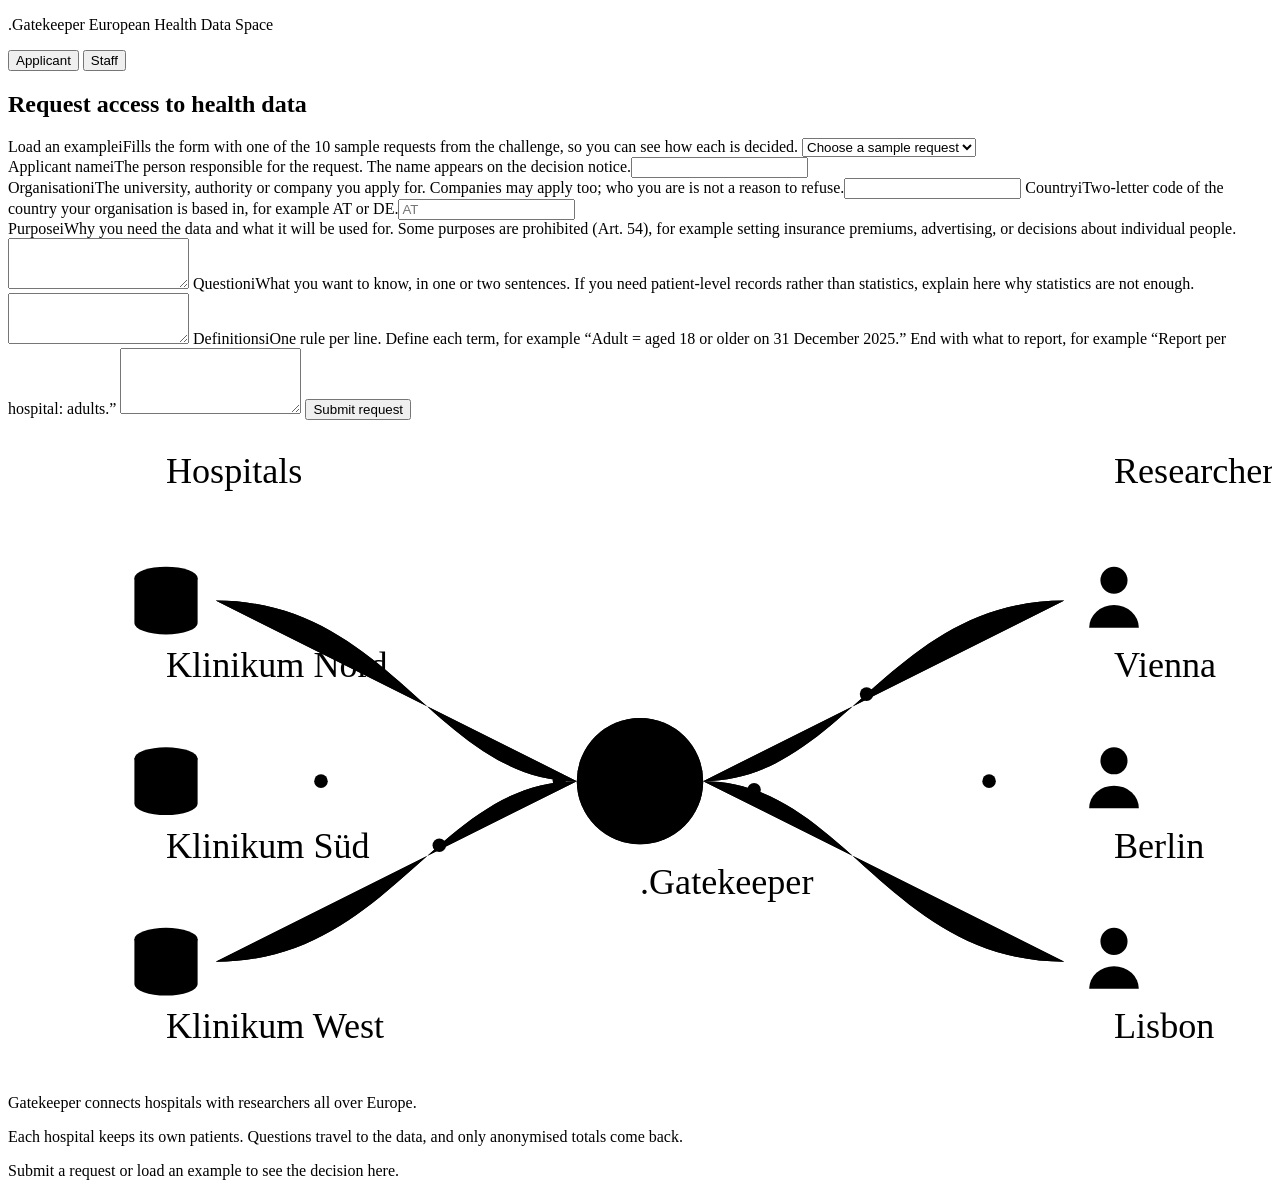
==== commit 40c1fe17: "Applicant and Staff views: animated hospitals-to-researchers welcome (#20) * Applicant form: system " ====
--- a/src/gatekeeper/static/index.html
+++ b/src/gatekeeper/static/index.html
@@ -3,7 +3,7 @@
 <head>
 <meta charset="utf-8">
 <meta name="viewport" content="width=device-width, initial-scale=1">
-<title>Gatekeeper - Health Data Access Body</title>
+<title>Gatekeeper - European Health Data Space</title>
 <link rel="icon" href="data:image/svg+xml,%3Csvg xmlns='http://www.w3.org/2000/svg' viewBox='0 0 16 16'%3E%3Ccircle cx='8' cy='8' r='6' fill='%231D4E89'/%3E%3C/svg%3E">
 <link rel="preconnect" href="https://fonts.googleapis.com">
 <link rel="preconnect" href="https://fonts.gstatic.com" crossorigin>
@@ -12,7 +12,7 @@
 </head>
 <body>
 <header class="masthead">
-  <p class="product"><span class="product-name"><span class="product-dot" aria-hidden="true">.</span>Gatekeeper</span> <span class="product-role">Health Data Access Body</span></p>
+  <p class="product"><span class="product-name"><span class="product-dot" aria-hidden="true">.</span>Gatekeeper</span> <span class="product-role">European Health Data Space</span></p>
   <nav class="views" aria-label="View">
     <button type="button" class="view-btn" data-view="applicant" aria-pressed="true">Applicant</button>
     <button type="button" class="view-btn" data-view="staff" aria-pressed="false">Staff</button>
@@ -23,29 +23,61 @@
   <section class="intake" aria-labelledby="intake-title">
     <div class="intake-head">
       <h1 id="intake-title">Request access to health data</h1>
-      <label class="example-pick">Load an example
+      <label class="example-pick"><span class="lbl">Load an example<span class="info" tabindex="0" role="button" aria-label="About Load an example" aria-describedby="tip-example">i</span><span class="tip" role="tooltip" id="tip-example">Fills the form with one of the 10 sample requests from the challenge, so you can see how each is decided.</span></span>
         <select id="example"><option value="">Choose a sample request</option></select>
       </label>
     </div>
     <form id="request-form" novalidate>
-      <div class="row two">
-        <label>Applicant name<input name="name" required autocomplete="off"></label>
-        <label>Organisation<input name="organisation" required autocomplete="off"></label>
+      <input type="hidden" name="id">
+      <label><span class="lbl">Applicant name<span class="info" tabindex="0" role="button" aria-label="About Applicant name" aria-describedby="tip-name">i</span><span class="tip" role="tooltip" id="tip-name">The person responsible for the request. The name appears on the decision notice.</span></span><input name="name" required autocomplete="off"></label>
+      <div class="row org-country">
+        <label><span class="lbl">Organisation<span class="info" tabindex="0" role="button" aria-label="About Organisation" aria-describedby="tip-organisation">i</span><span class="tip" role="tooltip" id="tip-organisation">The university, authority or company you apply for. Companies may apply too; who you are is not a reason to refuse.</span></span><input name="organisation" required autocomplete="off"></label>
+        <label><span class="lbl">Country<span class="info" tabindex="0" role="button" aria-label="About Country" aria-describedby="tip-country">i</span><span class="tip" role="tooltip" id="tip-country">Two-letter code of the country your organisation is based in, for example AT or DE.</span></span><input name="country" maxlength="2" placeholder="AT" autocomplete="off"></label>
       </div>
-      <div class="row two">
-        <label>Country<input name="country" maxlength="2" placeholder="AT" autocomplete="off"></label>
-        <label>Case number<input name="id" required placeholder="R11" autocomplete="off"></label>
-      </div>
-      <label>Purpose<textarea name="purpose" rows="3" required></textarea></label>
-      <label>Question<textarea name="question" rows="3" required></textarea></label>
-      <label>Definitions <span class="hint">one per line, for example "Adult = aged 18 or older on 31 December 2025."</span>
+      <label><span class="lbl">Purpose<span class="info" tabindex="0" role="button" aria-label="About Purpose" aria-describedby="tip-purpose">i</span><span class="tip" role="tooltip" id="tip-purpose">Why you need the data and what it will be used for. Some purposes are prohibited (Art. 54), for example setting insurance premiums, advertising, or decisions about individual people.</span></span><textarea name="purpose" rows="3" required></textarea></label>
+      <label><span class="lbl">Question<span class="info" tabindex="0" role="button" aria-label="About Question" aria-describedby="tip-question">i</span><span class="tip" role="tooltip" id="tip-question">What you want to know, in one or two sentences. If you need patient-level records rather than statistics, explain here why statistics are not enough.</span></span><textarea name="question" rows="3" required></textarea></label>
+      <label><span class="lbl">Definitions<span class="info" tabindex="0" role="button" aria-label="About Definitions" aria-describedby="tip-definitions">i</span><span class="tip" role="tooltip" id="tip-definitions">One rule per line. Define each term, for example “Adult = aged 18 or older on 31 December 2025.” End with what to report, for example “Report per hospital: adults.”</span></span>
         <textarea name="definitions" rows="4"></textarea></label>
       <p id="form-error" class="form-error" role="alert" hidden></p>
       <button type="submit" class="primary" id="submit">Submit request</button>
     </form>
   </section>
 
-  <section id="notice-slot" class="notice-slot" aria-live="polite"></section>
+  <section id="notice-slot" class="notice-slot" aria-live="polite">
+      <div id="welcome" class="welcome">
+        <svg class="net" viewBox="0 0 560 290" role="img" aria-label="Three hospital databases connected through Gatekeeper to researchers in Vienna, Berlin and Lisbon">
+          <path id="net-h0" class="net-line" d="M92 80 C170 80 190 160 252 160"/>
+          <path id="net-h1" class="net-line" d="M92 160 L252 160"/>
+          <path id="net-h2" class="net-line" d="M92 240 C170 240 190 160 252 160"/>
+          <path id="net-r0" class="net-line" d="M308 160 C370 160 390 80 468 80"/>
+          <path id="net-r1" class="net-line" d="M308 160 L468 160"/>
+          <path id="net-r2" class="net-line" d="M308 160 C370 160 390 240 468 240"/>
+          <path class="net-flow" d="M92 80 C170 80 190 160 252 160"/>
+          <path class="net-flow" d="M92 160 L252 160"/>
+          <path class="net-flow" d="M92 240 C170 240 190 160 252 160"/>
+          <path class="net-flow" d="M308 160 C370 160 390 80 468 80"/>
+          <path class="net-flow" d="M308 160 L468 160"/>
+          <path class="net-flow" d="M308 160 C370 160 390 240 468 240"/>
+          <g class="net-db" transform="translate(70 80)"><ellipse cx="0" cy="-10" rx="14" ry="5"/><path d="M-14 -10v20a14 5 0 0 0 28 0v-20M-14 0a14 5 0 0 0 28 0"/><text y="34">Klinikum Nord</text></g>
+          <g class="net-db" transform="translate(70 160)"><ellipse cx="0" cy="-10" rx="14" ry="5"/><path d="M-14 -10v20a14 5 0 0 0 28 0v-20M-14 0a14 5 0 0 0 28 0"/><text y="34">Klinikum Süd</text></g>
+          <g class="net-db" transform="translate(70 240)"><ellipse cx="0" cy="-10" rx="14" ry="5"/><path d="M-14 -10v20a14 5 0 0 0 28 0v-20M-14 0a14 5 0 0 0 28 0"/><text y="34">Klinikum West</text></g>
+          <g class="net-person" transform="translate(490 80)"><circle cy="-9" r="6"/><path d="M-11 12a11 10 0 0 1 22 0"/><text y="34">Vienna</text></g>
+          <g class="net-person" transform="translate(490 160)"><circle cy="-9" r="6"/><path d="M-11 12a11 10 0 0 1 22 0"/><text y="34">Berlin</text></g>
+          <g class="net-person" transform="translate(490 240)"><circle cy="-9" r="6"/><path d="M-11 12a11 10 0 0 1 22 0"/><text y="34">Lisbon</text></g>
+          <g class="net-hub" transform="translate(280 160)"><circle class="net-pulse" r="28"/><circle class="net-ring" r="28"/><circle class="net-core" r="5"/><text y="50">.Gatekeeper</text></g>
+          <circle class="net-dot" r="3"><animateMotion dur="2.4s" begin="0s" repeatCount="indefinite"><mpath href="#net-h0"/></animateMotion></circle>
+          <circle class="net-dot" r="3"><animateMotion dur="2.4s" begin="-1.2s" repeatCount="indefinite"><mpath href="#net-r0"/></animateMotion></circle>
+          <circle class="net-dot" r="3"><animateMotion dur="2.4s" begin="-0.8s" repeatCount="indefinite"><mpath href="#net-h1"/></animateMotion></circle>
+          <circle class="net-dot" r="3"><animateMotion dur="2.4s" begin="-2.0s" repeatCount="indefinite"><mpath href="#net-r1"/></animateMotion></circle>
+          <circle class="net-dot" r="3"><animateMotion dur="2.4s" begin="-1.6s" repeatCount="indefinite"><mpath href="#net-h2"/></animateMotion></circle>
+          <circle class="net-dot" r="3"><animateMotion dur="2.4s" begin="-2.8s" repeatCount="indefinite"><mpath href="#net-r2"/></animateMotion></circle>
+          <text class="net-cap" x="70" y="28">Hospitals</text><text class="net-cap" x="490" y="28">Researchers</text>
+        </svg>
+        <p class="welcome-lead">Gatekeeper connects hospitals with researchers all over Europe.</p>
+        <p>Each hospital keeps its own patients. Questions travel to the data, and only anonymised totals come back.</p>
+        <p class="welcome-hint">Submit a request or load an example to see the decision here.</p>
+      </div>
+    </section>
 </main>
 
 <main id="staff" class="view" hidden>
@@ -62,7 +94,26 @@
     <div id="queue-list"></div>
   </aside>
   <section id="casefile" class="casefile" aria-live="polite">
-    <p class="empty">Select a case to open its file.</p>
+    <div id="staff-welcome" class="welcome">
+      <svg class="net net-staff" viewBox="0 0 560 270" role="img" aria-label="A case file sends a query to each of the three hospital databases; only totals come back">
+        <path id="staff-q0" class="net-line" d="M280 66 C280 104 120 96 120 132"/>
+        <path id="staff-q1" class="net-line" d="M280 66 L280 132"/>
+        <path id="staff-q2" class="net-line" d="M280 66 C280 104 440 96 440 132"/>
+        <g class="net-file" transform="translate(280 42)"><path d="M-13 -20h18l8 8v32h-26z M5 -20v8h8"/><path class="net-file-rows" d="M-7 -2h14M-7 5h14M-7 12h9"/><text x="22" y="4">Case file</text></g>
+        <g class="net-db net-db-big" transform="translate(120 150)"><ellipse cx="0" cy="0" rx="36" ry="9"/><path d="M-36 0v62a36 9 0 0 0 72 0v-62M-36 21a36 9 0 0 0 72 0M-36 41a36 9 0 0 0 72 0"/><ellipse class="net-db-glow" cx="0" cy="0" rx="36" ry="9" style="animation-delay:-0.0s"/><text y="96">Klinikum Nord</text></g>
+        <g class="net-db net-db-big" transform="translate(280 150)"><ellipse cx="0" cy="0" rx="36" ry="9"/><path d="M-36 0v62a36 9 0 0 0 72 0v-62M-36 21a36 9 0 0 0 72 0M-36 41a36 9 0 0 0 72 0"/><ellipse class="net-db-glow" cx="0" cy="0" rx="36" ry="9" style="animation-delay:-0.9s"/><text y="96">Klinikum Süd</text></g>
+        <g class="net-db net-db-big" transform="translate(440 150)"><ellipse cx="0" cy="0" rx="36" ry="9"/><path d="M-36 0v62a36 9 0 0 0 72 0v-62M-36 21a36 9 0 0 0 72 0M-36 41a36 9 0 0 0 72 0"/><ellipse class="net-db-glow" cx="0" cy="0" rx="36" ry="9" style="animation-delay:-1.8s"/><text y="96">Klinikum West</text></g>
+        <circle class="net-dot" r="3"><animateMotion dur="2.7s" begin="-0.0s" repeatCount="indefinite" keyPoints="0;1;1" keyTimes="0;0.45;1" calcMode="linear"><mpath href="#staff-q0"/></animateMotion></circle>
+        <circle class="net-dot net-dot-up" r="3.5"><animateMotion dur="2.7s" begin="-0.0s" repeatCount="indefinite" keyPoints="1;1;0" keyTimes="0;0.55;1" calcMode="linear"><mpath href="#staff-q0"/></animateMotion></circle>
+        <circle class="net-dot" r="3"><animateMotion dur="2.7s" begin="-0.9s" repeatCount="indefinite" keyPoints="0;1;1" keyTimes="0;0.45;1" calcMode="linear"><mpath href="#staff-q1"/></animateMotion></circle>
+        <circle class="net-dot net-dot-up" r="3.5"><animateMotion dur="2.7s" begin="-0.9s" repeatCount="indefinite" keyPoints="1;1;0" keyTimes="0;0.55;1" calcMode="linear"><mpath href="#staff-q1"/></animateMotion></circle>
+        <circle class="net-dot" r="3"><animateMotion dur="2.7s" begin="-1.8s" repeatCount="indefinite" keyPoints="0;1;1" keyTimes="0;0.45;1" calcMode="linear"><mpath href="#staff-q2"/></animateMotion></circle>
+        <circle class="net-dot net-dot-up" r="3.5"><animateMotion dur="2.7s" begin="-1.8s" repeatCount="indefinite" keyPoints="1;1;0" keyTimes="0;0.55;1" calcMode="linear"><mpath href="#staff-q2"/></animateMotion></circle>
+      </svg>
+      <p class="welcome-lead">Every request becomes a case file here.</p>
+      <p>Each hospital database answers on its own. Only totals reach the case file, never patient rows.</p>
+      <p class="welcome-hint">Cases marked for review wait for you to confirm or overrule. Select a case on the left to start.</p>
+    </div>
   </section>
 </main>
 
